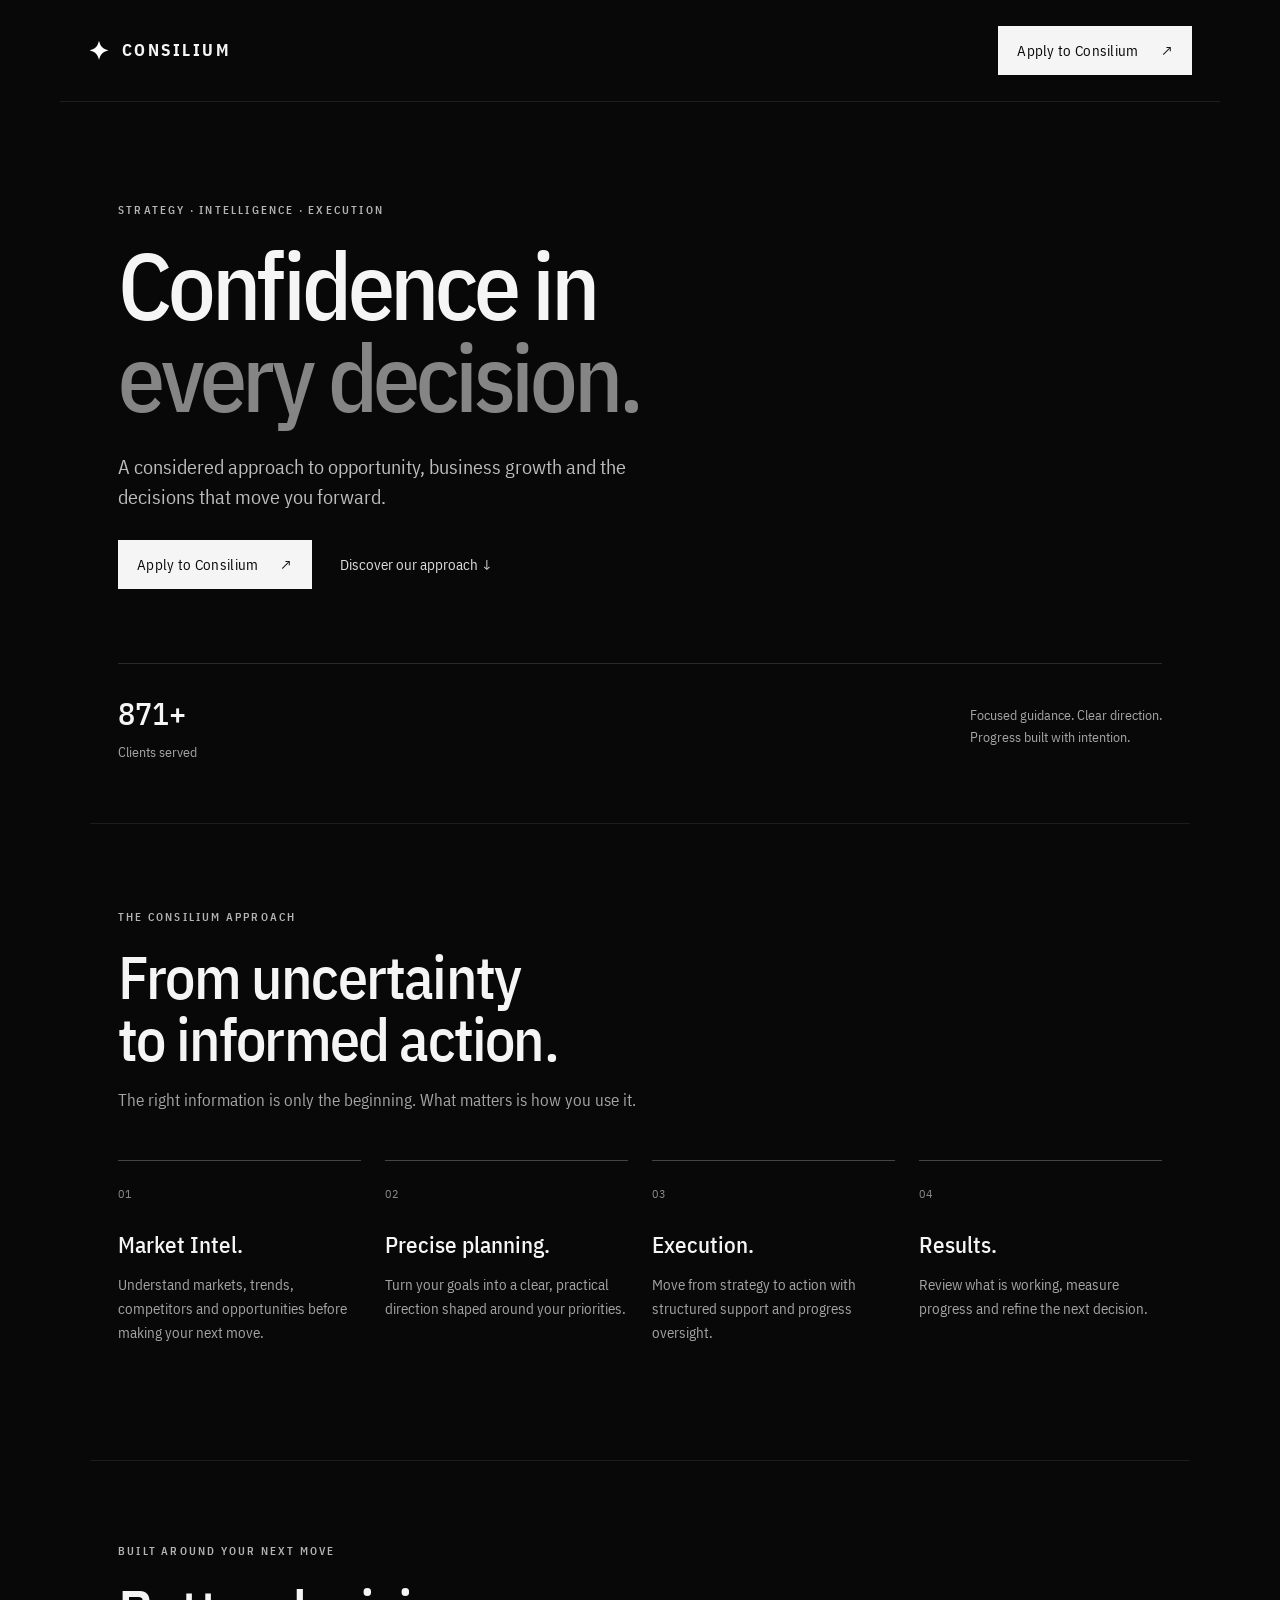
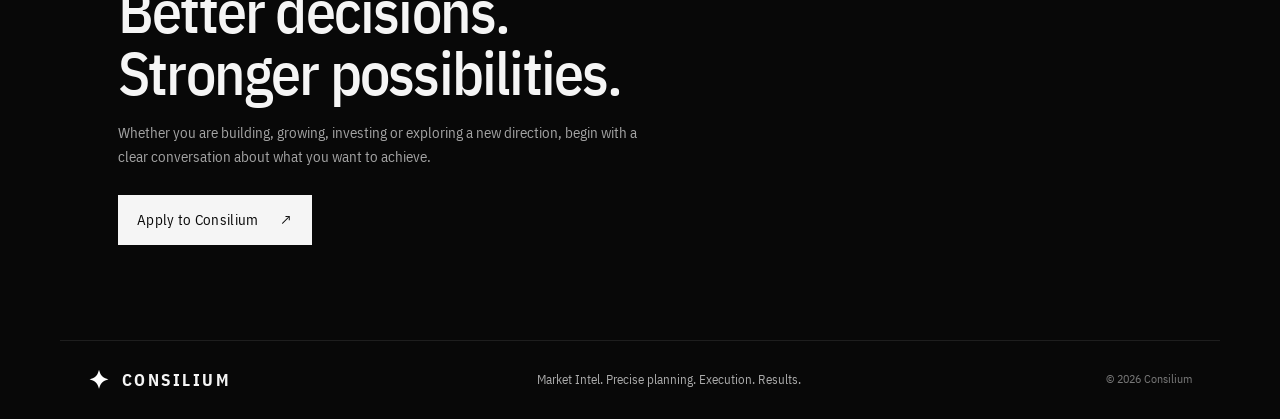
==== index.html @ 508fb8bd "Add files via upload" ====
<!doctype html>
<html lang="en">
<head>
<meta charset="utf-8"><meta name="viewport" content="width=device-width,initial-scale=1">
<meta name="theme-color" content="#080808">
<meta name="description" content="Consilium helps entrepreneurs and businesses make informed decisions through market intelligence, precise planning, execution and results.">
<title>Consilium — Confidence in every decision</title>
<link rel="preconnect" href="https://fonts.googleapis.com">
<link href="https://fonts.googleapis.com/css2?family=IBM+Plex+Sans+Condensed:wght@400;500;600;700&display=swap" rel="stylesheet">
<link rel="stylesheet" href="styles.css">
</head>
<body>
<header class="site-header">
  <a class="brand" href="index.html" aria-label="Consilium home"><span class="star">✦</span><span>CONSILIUM</span></a>
  <a class="button button-light" href="apply.html">Apply to Consilium <span aria-hidden="true">↗</span></a>
</header>
<main>
  <section class="hero">
    <p class="eyebrow">STRATEGY · INTELLIGENCE · EXECUTION</p>
    <h1>Confidence in<br><span>every decision.</span></h1>
    <p class="hero-copy">A considered approach to opportunity, business growth and the decisions that move you forward.</p>
    <div class="hero-actions"><a class="button button-light" href="apply.html">Apply to Consilium <span aria-hidden="true">↗</span></a><a class="text-link" href="#approach">Discover our approach <span aria-hidden="true">↓</span></a></div>
    <div class="hero-rule"></div>
    <div class="stat-row"><div><strong>871+</strong><span>Clients served</span></div><p>Focused guidance. Clear direction.<br>Progress built with intention.</p></div>
  </section>
  <section class="section" id="approach">
    <p class="eyebrow">THE CONSILIUM APPROACH</p>
    <h2>From uncertainty<br>to informed action.</h2>
    <p class="section-lead">The right information is only the beginning. What matters is how you use it.</p>
    <div class="principles">
      <article><span class="number">01</span><h3>Market Intel.</h3><p>Understand markets, trends, competitors and opportunities before making your next move.</p></article>
      <article><span class="number">02</span><h3>Precise planning.</h3><p>Turn your goals into a clear, practical direction shaped around your priorities.</p></article>
      <article><span class="number">03</span><h3>Execution.</h3><p>Move from strategy to action with structured support and progress oversight.</p></article>
      <article><span class="number">04</span><h3>Results.</h3><p>Review what is working, measure progress and refine the next decision.</p></article>
    </div>
  </section>
  <section class="statement">
    <p class="eyebrow">BUILT AROUND YOUR NEXT MOVE</p>
    <h2>Better decisions.<br>Stronger possibilities.</h2>
    <p>Whether you are building, growing, investing or exploring a new direction, begin with a clear conversation about what you want to achieve.</p>
    <a class="button button-light" href="apply.html">Apply to Consilium <span aria-hidden="true">↗</span></a>
  </section>
</main>
<footer class="site-footer"><a class="brand" href="index.html"><span class="star">✦</span><span>CONSILIUM</span></a><p>Market Intel. Precise planning. Execution. Results.</p><span class="copyright">© <span id="year"></span> Consilium</span></footer>
<script>document.getElementById('year').textContent=new Date().getFullYear();</script>
</body></html>
---- styles.css ----
*{box-sizing:border-box} :root{color-scheme:dark;--bg:#080808;--panel:#101010;--line:#292929;--muted:#a4a4a4;--white:#f5f5f5}html{scroll-behavior:smooth}body{margin:0;background:var(--bg);color:var(--white);font-family:"IBM Plex Sans Condensed",Arial,sans-serif;font-size:17px;line-height:1.55}a{color:inherit;text-decoration:none}.site-header,.site-footer{max-width:1160px;margin:auto;padding:26px 28px;display:flex;align-items:center;justify-content:space-between;gap:20px}.site-header{border-bottom:1px solid #1e1e1e}.brand{display:inline-flex;align-items:center;gap:10px;font-weight:700;letter-spacing:.15em;font-size:17px}.star{font-size:25px;line-height:1;color:#fff}.button{min-height:46px;padding:12px 18px;display:inline-flex;align-items:center;justify-content:center;gap:22px;font:600 15px inherit;font-family:inherit;font-size:15px;letter-spacing:.02em;border:1px solid var(--white);transition:background .2s,color .2s;cursor:pointer}.button-light{background:var(--white);color:#080808}.button-light:hover{background:#d6d6d6}.text-link{font-size:15px;color:#ddd}.hero,.section,.statement,.application{max-width:1100px;margin:auto;padding:100px 28px}.hero{padding-top:100px;padding-bottom:58px}.eyebrow{font-size:11px;letter-spacing:.2em;font-weight:600;color:#b4b4b4;margin:0 0 20px;text-transform:uppercase}h1,h2,h3,p{margin-top:0}h1{font-size:clamp(48px,8vw,94px);line-height:.98;letter-spacing:-.045em;font-weight:500;margin:0 0 28px}h1 span{color:#858585}.hero-copy{max-width:550px;font-size:20px;color:#bdbdbd;line-height:1.5;margin-bottom:28px}.hero-actions{display:flex;align-items:center;gap:28px;flex-wrap:wrap}.hero-rule{height:1px;background:var(--line);margin:74px 0 25px}.stat-row{display:flex;align-items:center;justify-content:space-between;gap:24px}.stat-row strong{font-size:32px;display:block;font-weight:500}.stat-row span,.stat-row p{font-size:14px;color:var(--muted);margin:0}.section{padding-top:85px;padding-bottom:100px;border-top:1px solid #1c1c1c}.section h2,.statement h2,.booking h2{font-size:clamp(38px,5vw,60px);line-height:1.03;font-weight:500;letter-spacing:-.03em;margin-bottom:18px}.section-lead{color:var(--muted);max-width:520px;margin-bottom:46px}.principles{display:grid;grid-template-columns:repeat(4,1fr);gap:24px}.principles article{border-top:1px solid #444;padding-top:18px}.number{font-size:12px;color:#888;letter-spacing:.1em}.principles h3{font-size:23px;font-weight:500;margin:22px 0 10px}.principles p,.statement>p:not(.eyebrow){font-size:15px;color:var(--muted);line-height:1.6}.statement{border-top:1px solid #1c1c1c;padding-top:82px;padding-bottom:95px}.statement>p:not(.eyebrow){max-width:520px;margin-bottom:26px}.site-footer{border-top:1px solid #1e1e1e;flex-wrap:wrap}.site-footer p{font-size:13px;color:#aaa;margin:0}.copyright{font-size:12px;color:#777}.application{padding-top:75px;padding-bottom:100px;max-width:900px}.application h1{font-size:clamp(48px,7vw,76px)}.form-card{border:1px solid #292929;background:#0c0c0c;padding:clamp(20px,4vw,38px);margin-top:42px;display:flex;flex-direction:column;gap:25px}.form-grid{display:grid;grid-template-columns:1fr 1fr;gap:20px}label{display:flex;flex-direction:column;gap:8px;font-size:15px;color:#e5e5e5}label>span,legend span{color:#aaa}input,select,textarea{width:100%;border:1px solid #383838;background:#080808;color:#f4f4f4;border-radius:0;padding:13px 14px;font:inherit;font-size:15px;outline:none}input:focus,select:focus,textarea:focus{border-color:#ddd}textarea{resize:vertical}input::placeholder,textarea::placeholder{color:#707070}fieldset{border:0;border-top:1px solid #292929;margin:0;padding:22px 0 0}legend{padding:0 12px 0 0;font-size:15px}.field-note,.form-note{font-size:13px;color:#999;line-height:1.5}.field-note{margin:0 0 15px}.check-grid{display:grid;grid-template-columns:1fr 1fr;gap:12px}.check{display:flex;flex-direction:row;align-items:center;gap:10px;font-size:14px;color:#cfcfcf}.check input{width:16px;height:16px;accent-color:#fff;flex:0 0 auto}.booking{border-top:1px solid #292929;padding-top:28px}.booking h2{font-size:36px}.notice{padding:14px 16px;border:1px solid #4a3c22;color:#e6d7b6;background:#17130c;font-size:14px;margin:18px 0}.calendar-embed{min-height:620px;background:#080808;border:1px solid #292929;margin:20px 0;overflow:hidden}.calendar-embed iframe{width:100%;height:700px;border:0;filter:invert(0)}.consent{margin-top:24px;align-items:flex-start}.consent input{margin-top:4px}.submit-button{width:100%;font-weight:600}.submit-button:disabled{opacity:.45;cursor:not-allowed}.form-status{font-size:14px;line-height:1.5}.form-status.success{color:#b8e6c2}.form-status.error{color:#ffb3b3}.honeypot{position:absolute;left:-10000px;width:1px;height:1px}.form-note{text-align:center;margin:0}@media(max-width:720px){.site-header,.site-footer{padding:20px}.hero,.section,.statement,.application{padding-left:20px;padding-right:20px}.hero{padding-top:72px}.principles{grid-template-columns:1fr 1fr;gap:28px 18px}.form-grid,.check-grid{grid-template-columns:1fr}.stat-row{align-items:flex-start;flex-direction:column}.site-footer{align-items:flex-start;flex-direction:column}.hero-rule{margin-top:55px}.form-card{padding:20px}.application{padding-top:55px}}
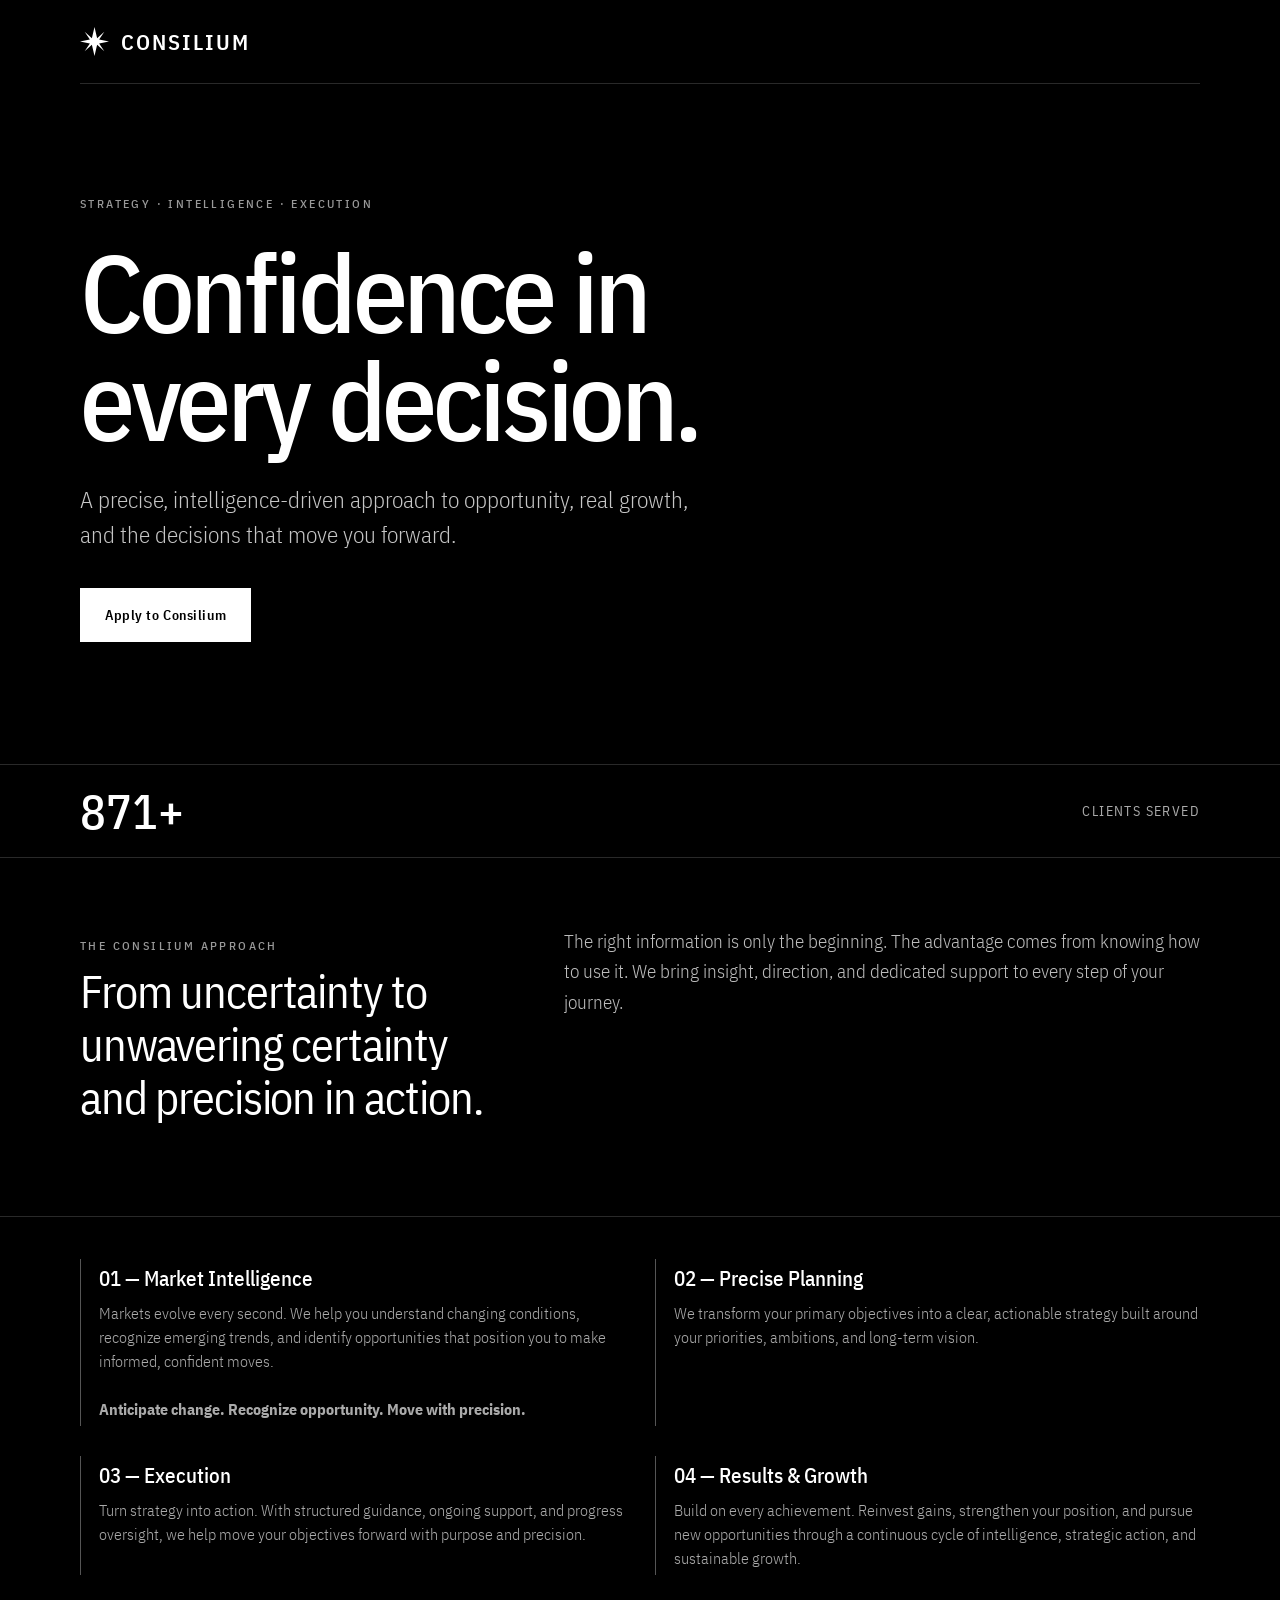
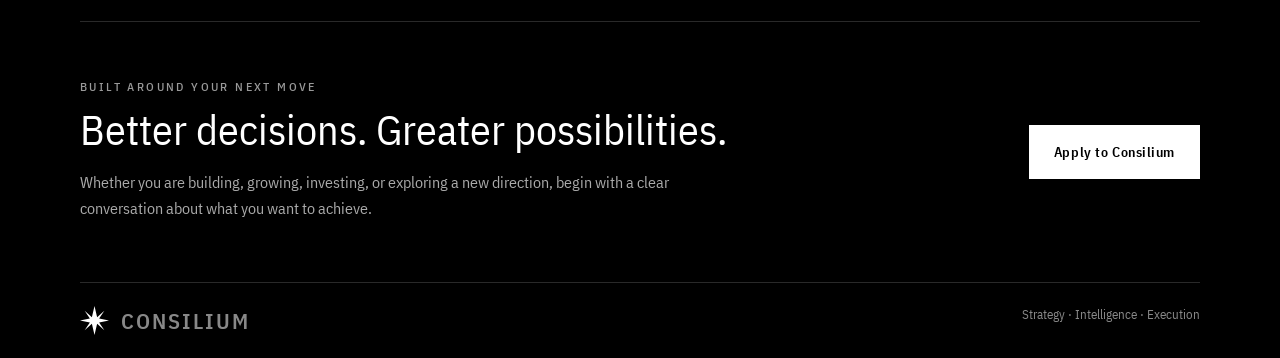
==== commit 4dfebb7a: "Add files via upload" ====
--- a/index.html
+++ b/index.html
@@ -1,46 +1,73 @@
 <!doctype html>
 <html lang="en">
 <head>
-<meta charset="utf-8"><meta name="viewport" content="width=device-width,initial-scale=1">
-<meta name="theme-color" content="#080808">
-<meta name="description" content="Consilium helps entrepreneurs and businesses make informed decisions through market intelligence, precise planning, execution and results.">
-<title>Consilium — Confidence in every decision</title>
+<meta charset="utf-8">
+<meta name="viewport" content="width=device-width, initial-scale=1">
+<meta name="theme-color" content="#000000">
+<meta name="description" content="Consilium brings market intelligence, precise planning, and execution together to help businesses, investors, and ambitious individuals move toward meaningful outcomes.">
+<title>Consilium — Confidence in Every Decision</title>
 <link rel="preconnect" href="https://fonts.googleapis.com">
-<link href="https://fonts.googleapis.com/css2?family=IBM+Plex+Sans+Condensed:wght@400;500;600;700&display=swap" rel="stylesheet">
-<link rel="stylesheet" href="styles.css">
+<link rel="preconnect" href="https://fonts.gstatic.com" crossorigin>
+<link href="https://fonts.googleapis.com/css2?family=IBM+Plex+Sans+Condensed:wght@300;400;500;600;700&display=swap" rel="stylesheet">
+<style>
+:root{--bg:#000;--fg:#fff;--muted:#aaa;--line:#292929;--max:1120px}
+*{box-sizing:border-box}html{scroll-behavior:smooth}body{margin:0;background:var(--bg);color:var(--fg);font-family:"IBM Plex Sans Condensed","Arial Narrow",Arial,sans-serif;-webkit-font-smoothing:antialiased}
+a{color:inherit;text-decoration:none}.container{width:min(var(--max),calc(100% - 48px));margin:auto}
+header{height:84px;display:flex;align-items:center;justify-content:space-between;border-bottom:1px solid var(--line)}
+.brand{display:flex;align-items:center;gap:12px;font-size:22px;font-weight:600;letter-spacing:.09em;text-transform:uppercase}.star{width:29px;height:29px;display:block;flex:none}
+.nav-cta,.button{display:inline-flex;align-items:center;justify-content:center;gap:20px;min-height:48px;padding:0 19px;border:1px solid #fff;font-size:14px;font-weight:600;letter-spacing:.04em;transition:.2s}
+.nav-cta:hover,.button:hover{background:#fff;color:#000}
+.hero{min-height:min(680px,calc(100svh - 84px));display:flex;align-items:center;padding:90px 0 100px}
+.hero-inner{max-width:850px}.eyebrow,.label{font-size:12px;letter-spacing:.2em;text-transform:uppercase;color:#999;font-weight:500}
+.eyebrow{margin:0 0 27px}h1{font-size:clamp(58px,10vw,110px);line-height:.98;letter-spacing:-.04em;font-weight:500;max-width:850px;margin:0}
+.hero-copy{max-width:610px;font-size:clamp(19px,2.3vw,23px);font-weight:300;line-height:1.55;color:#c6c6c6;margin:28px 0 0}
+.hero-cta{margin-top:35px}.button{background:#fff;color:#000;min-height:54px;padding:0 24px}
+.proof{border-top:1px solid var(--line);border-bottom:1px solid var(--line);padding:22px 0}
+.proof-inner{display:flex;align-items:center;justify-content:space-between;gap:24px}.proof-number{font-size:clamp(30px,5vw,48px);line-height:1;font-weight:500}.proof-copy{font-size:14px;letter-spacing:.1em;text-transform:uppercase;color:#aaa}
+.value{display:grid;grid-template-columns:.8fr 1.2fr;gap:60px;padding:68px 0 72px}
+.value h2{font-size:clamp(30px,4vw,46px);font-weight:400;line-height:1.15;letter-spacing:-.025em;margin:0 0 20px;max-width:650px}
+.value p:not(.label){font-size:19px;line-height:1.6;color:#bcbcbc;font-weight:300;max-width:650px;margin:0}
+.focus{border-top:1px solid var(--line);padding:42px 0 46px}.focus-grid{display:grid;grid-template-columns:repeat(3,1fr);gap:30px}.focus-item{border-left:1px solid #555;padding:5px 0 5px 18px}.focus-item h3{font-size:21px;font-weight:500;margin:0 0 9px}.focus-item p{margin:0;color:#aaa;line-height:1.5;font-size:16px;font-weight:300}
+.final-cta{border-top:1px solid var(--line);padding:45px 0;display:flex;align-items:center;justify-content:space-between;gap:28px}.final-cta h2{font-size:clamp(28px,4vw,42px);font-weight:400;margin:0;line-height:1.15}
+footer{border-top:1px solid var(--line);padding:23px 0;color:#888;font-size:13px;display:flex;justify-content:space-between;gap:20px}
+@media(max-width:680px){.container{width:calc(100% - 36px)}header{height:72px}.brand{font-size:18px}.star{width:25px;height:25px}.nav-cta{font-size:12px;min-height:40px;padding:0 11px}.hero{min-height:590px;padding:76px 0}.hero-copy{font-size:19px}.proof-inner{align-items:flex-start;flex-direction:column;gap:8px}.proof-copy{font-size:11px}.value{grid-template-columns:1fr;gap:23px;padding:45px 0}.focus-grid{grid-template-columns:1fr;gap:22px}.final-cta{align-items:flex-start;flex-direction:column}footer{flex-direction:column;gap:8px}}
+</style>
 </head>
 <body>
-<header class="site-header">
-  <a class="brand" href="index.html" aria-label="Consilium home"><span class="star">✦</span><span>CONSILIUM</span></a>
-  <a class="button button-light" href="apply.html">Apply to Consilium <span aria-hidden="true">↗</span></a>
+<header class="container">
+<a class="brand" href="index.html" aria-label="Consilium home">
+<svg class="star" viewBox="0 0 100 100" role="img" aria-label="Eight-point star"><path d="M50 0 L59 39 L84 16 L66 43 L100 50 L66 57 L84 84 L59 61 L50 100 L41 61 L16 84 L34 57 L0 50 L34 43 L16 16 L41 39 Z" fill="#fff"/></svg>
+<span>Consilium</span></a>
 </header>
 <main>
-  <section class="hero">
-    <p class="eyebrow">STRATEGY · INTELLIGENCE · EXECUTION</p>
-    <h1>Confidence in<br><span>every decision.</span></h1>
-    <p class="hero-copy">A considered approach to opportunity, business growth and the decisions that move you forward.</p>
-    <div class="hero-actions"><a class="button button-light" href="apply.html">Apply to Consilium <span aria-hidden="true">↗</span></a><a class="text-link" href="#approach">Discover our approach <span aria-hidden="true">↓</span></a></div>
-    <div class="hero-rule"></div>
-    <div class="stat-row"><div><strong>871+</strong><span>Clients served</span></div><p>Focused guidance. Clear direction.<br>Progress built with intention.</p></div>
-  </section>
-  <section class="section" id="approach">
-    <p class="eyebrow">THE CONSILIUM APPROACH</p>
-    <h2>From uncertainty<br>to informed action.</h2>
-    <p class="section-lead">The right information is only the beginning. What matters is how you use it.</p>
-    <div class="principles">
-      <article><span class="number">01</span><h3>Market Intel.</h3><p>Understand markets, trends, competitors and opportunities before making your next move.</p></article>
-      <article><span class="number">02</span><h3>Precise planning.</h3><p>Turn your goals into a clear, practical direction shaped around your priorities.</p></article>
-      <article><span class="number">03</span><h3>Execution.</h3><p>Move from strategy to action with structured support and progress oversight.</p></article>
-      <article><span class="number">04</span><h3>Results.</h3><p>Review what is working, measure progress and refine the next decision.</p></article>
-    </div>
-  </section>
-  <section class="statement">
-    <p class="eyebrow">BUILT AROUND YOUR NEXT MOVE</p>
-    <h2>Better decisions.<br>Stronger possibilities.</h2>
-    <p>Whether you are building, growing, investing or exploring a new direction, begin with a clear conversation about what you want to achieve.</p>
-    <a class="button button-light" href="apply.html">Apply to Consilium <span aria-hidden="true">↗</span></a>
-  </section>
+<section class="container hero">
+<div class="hero-inner">
+<p class="eyebrow">Strategy · Intelligence · Execution</p>
+<h1>Confidence in<br>every decision.</h1>
+<p class="hero-copy">A precise, intelligence-driven approach to opportunity, real growth, and the decisions that move you forward.</p>
+<div class="hero-cta"><a class="button" href="apply.html">Apply to Consilium</a></div>
+</div>
+</section>
+<section class="proof">
+<div class="container proof-inner"><div class="proof-number">871+</div><div class="proof-copy">Clients served</div></div>
+</section>
+<section class="container value">
+<div><p class="label">The Consilium approach</p><h2>From uncertainty to unwavering certainty and precision in action.</h2></div>
+<div><p>The right information is only the beginning. The advantage comes from knowing how to use it. We bring insight, direction, and dedicated support to every step of your journey.</p></div>
+</section>
+<section class="focus">
+<div class="container focus-grid" style="grid-template-columns:repeat(2,1fr)">
+<article class="focus-item"><h3>01 — Market Intelligence</h3><p>Markets evolve every second. We help you understand changing conditions, recognize emerging trends, and identify opportunities that position you to make informed, confident moves.<br><br><strong>Anticipate change. Recognize opportunity. Move with precision.</strong></p></article>
+<article class="focus-item"><h3>02 — Precise Planning</h3><p>We transform your primary objectives into a clear, actionable strategy built around your priorities, ambitions, and long-term vision.</p></article>
+<article class="focus-item"><h3>03 — Execution</h3><p>Turn strategy into action. With structured guidance, ongoing support, and progress oversight, we help move your objectives forward with purpose and precision.</p></article>
+<article class="focus-item"><h3>04 — Results &amp; Growth</h3><p>Build on every achievement. Reinvest gains, strengthen your position, and pursue new opportunities through a continuous cycle of intelligence, strategic action, and sustainable growth.</p></article>
+</div>
+</section>
+<section class="container final-cta">
+<div><p class="label">Built around your next move</p><h2>Better decisions. Greater possibilities.</h2><p style="max-width:600px;color:#aaa;line-height:1.6">Whether you are building, growing, investing, or exploring a new direction, begin with a clear conversation about what you want to achieve.</p></div>
+<a class="button" href="apply.html">Apply to Consilium</a>
+</section>
 </main>
-<footer class="site-footer"><a class="brand" href="index.html"><span class="star">✦</span><span>CONSILIUM</span></a><p>Market Intel. Precise planning. Execution. Results.</p><span class="copyright">© <span id="year"></span> Consilium</span></footer>
-<script>document.getElementById('year').textContent=new Date().getFullYear();</script>
-</body></html>+<footer class="container"><a class="brand" href="index.html"><svg class="star" viewBox="0 0 100 100" aria-hidden="true"><path d="M50 0 L59 39 L84 16 L66 43 L100 50 L66 57 L84 84 L59 61 L50 100 L41 61 L16 84 L34 57 L0 50 L34 43 L16 16 L41 39 Z" fill="#fff"/></svg><span>Consilium</span></a><span>Strategy · Intelligence · Execution</span></footer>
+</body>
+</html>
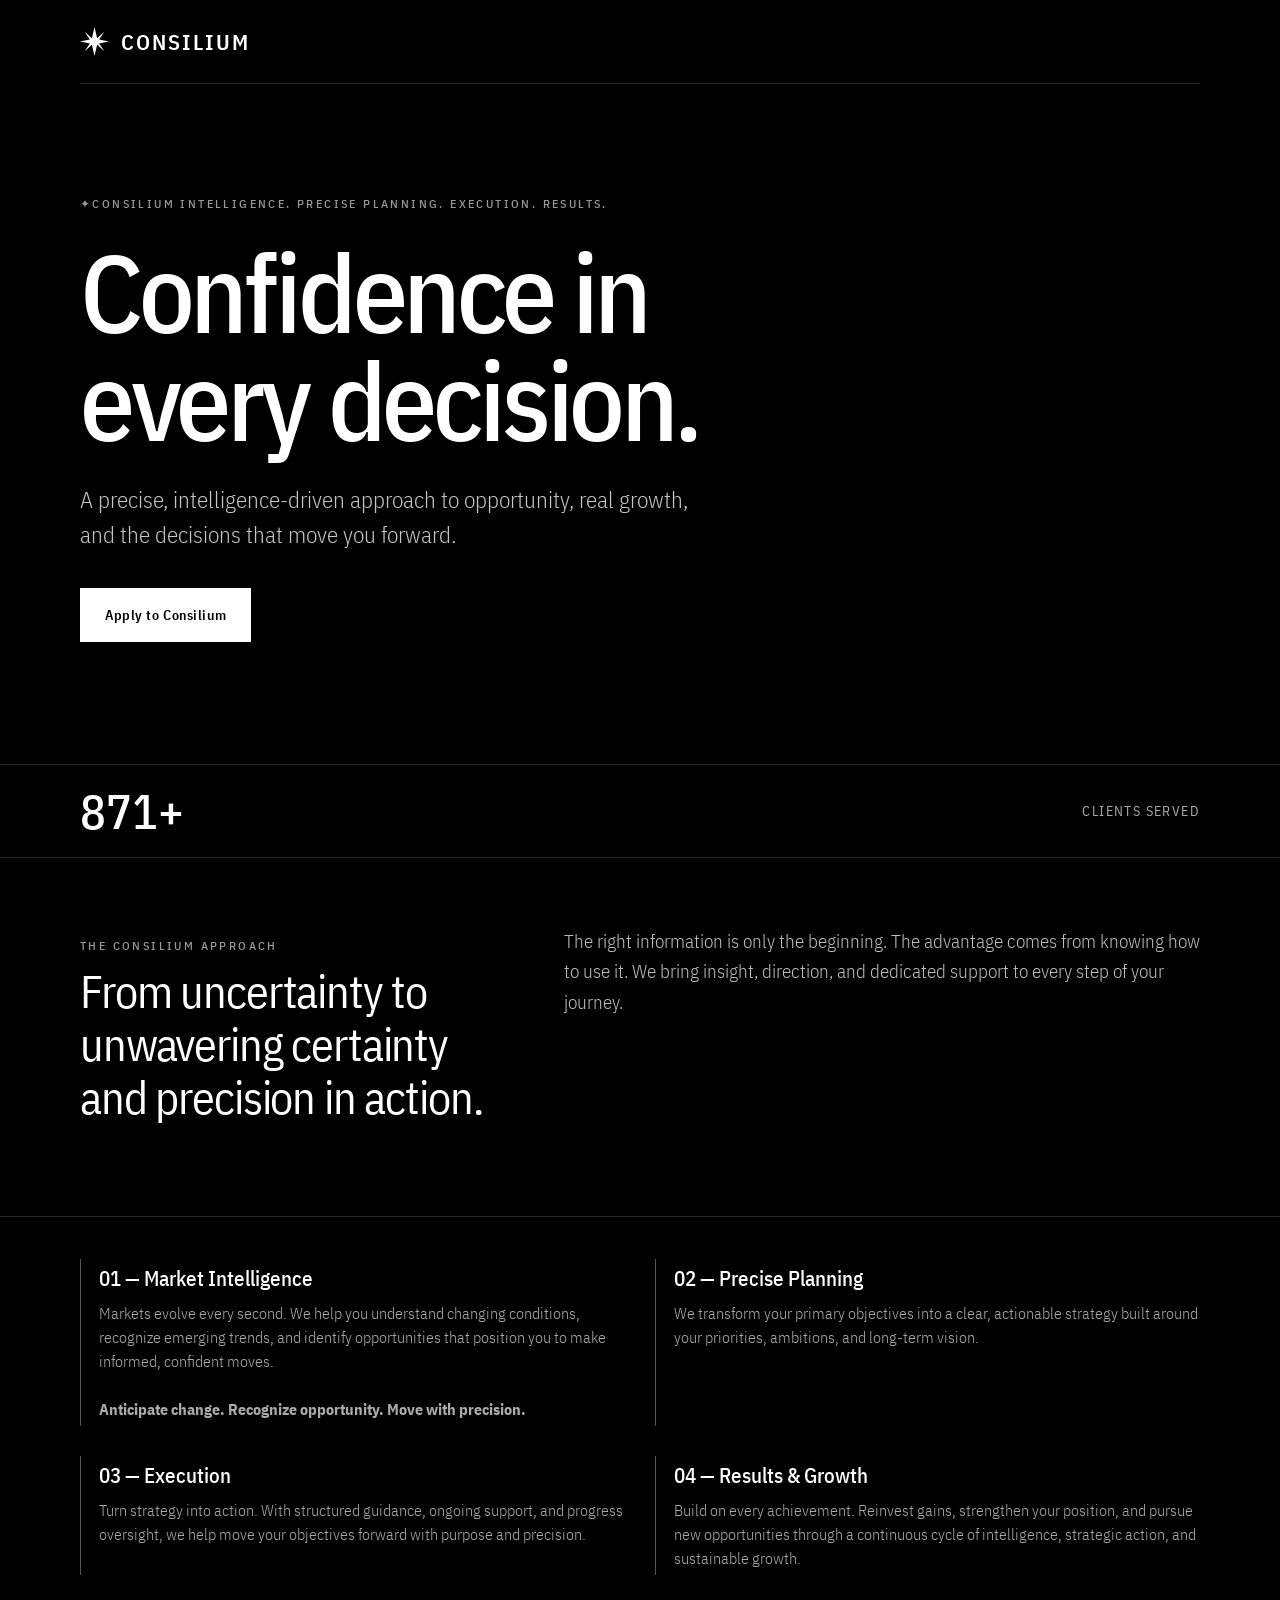
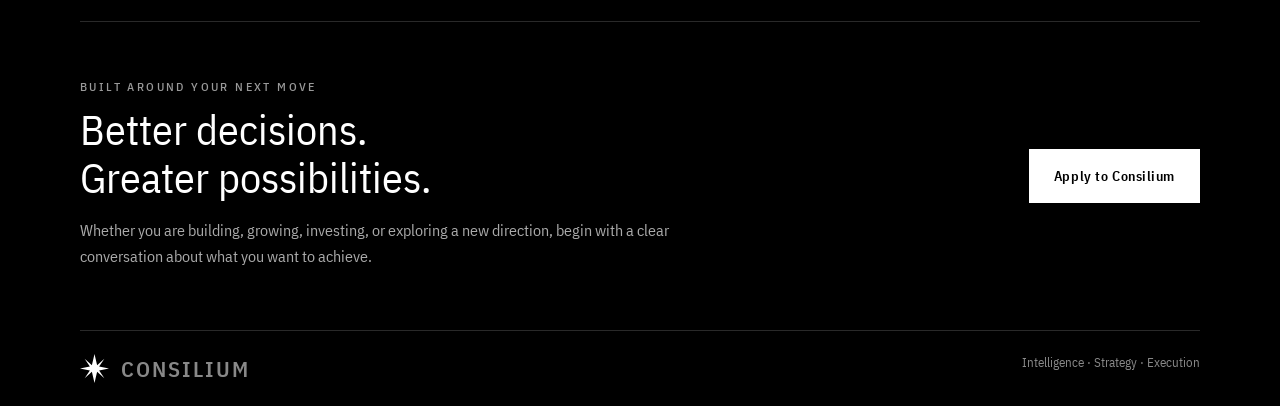
==== commit a523699a: "Update footer and hero section content" ====
--- a/index.html
+++ b/index.html
@@ -42,7 +42,8 @@
 <main>
 <section class="container hero">
 <div class="hero-inner">
-<p class="eyebrow">Strategy · Intelligence · Execution</p>
+<p class="eyebrow">✦CONSILIUM
+Intelligence. Precise planning. Execution. Results.</p>
 <h1>Confidence in<br>every decision.</h1>
 <p class="hero-copy">A precise, intelligence-driven approach to opportunity, real growth, and the decisions that move you forward.</p>
 <div class="hero-cta"><a class="button" href="apply.html">Apply to Consilium</a></div>
@@ -64,10 +65,10 @@
 </div>
 </section>
 <section class="container final-cta">
-<div><p class="label">Built around your next move</p><h2>Better decisions. Greater possibilities.</h2><p style="max-width:600px;color:#aaa;line-height:1.6">Whether you are building, growing, investing, or exploring a new direction, begin with a clear conversation about what you want to achieve.</p></div>
+<div><p class="label">Built around your next move</p><h2>Better decisions.<br>Greater possibilities.</h2><p style="max-width:600px;color:#aaa;line-height:1.6">Whether you are building, growing, investing, or exploring a new direction, begin with a clear conversation about what you want to achieve.</p></div>
 <a class="button" href="apply.html">Apply to Consilium</a>
 </section>
 </main>
-<footer class="container"><a class="brand" href="index.html"><svg class="star" viewBox="0 0 100 100" aria-hidden="true"><path d="M50 0 L59 39 L84 16 L66 43 L100 50 L66 57 L84 84 L59 61 L50 100 L41 61 L16 84 L34 57 L0 50 L34 43 L16 16 L41 39 Z" fill="#fff"/></svg><span>Consilium</span></a><span>Strategy · Intelligence · Execution</span></footer>
+<footer class="container"><a class="brand" href="index.html"><svg class="star" viewBox="0 0 100 100" aria-hidden="true"><path d="M50 0 L59 39 L84 16 L66 43 L100 50 L66 57 L84 84 L59 61 L50 100 L41 61 L16 84 L34 57 L0 50 L34 43 L16 16 L41 39 Z" fill="#fff"/></svg><span>Consilium</span></a><span>Intelligence · Strategy · Execution</span></footer>
 </body>
-</html>+</html>
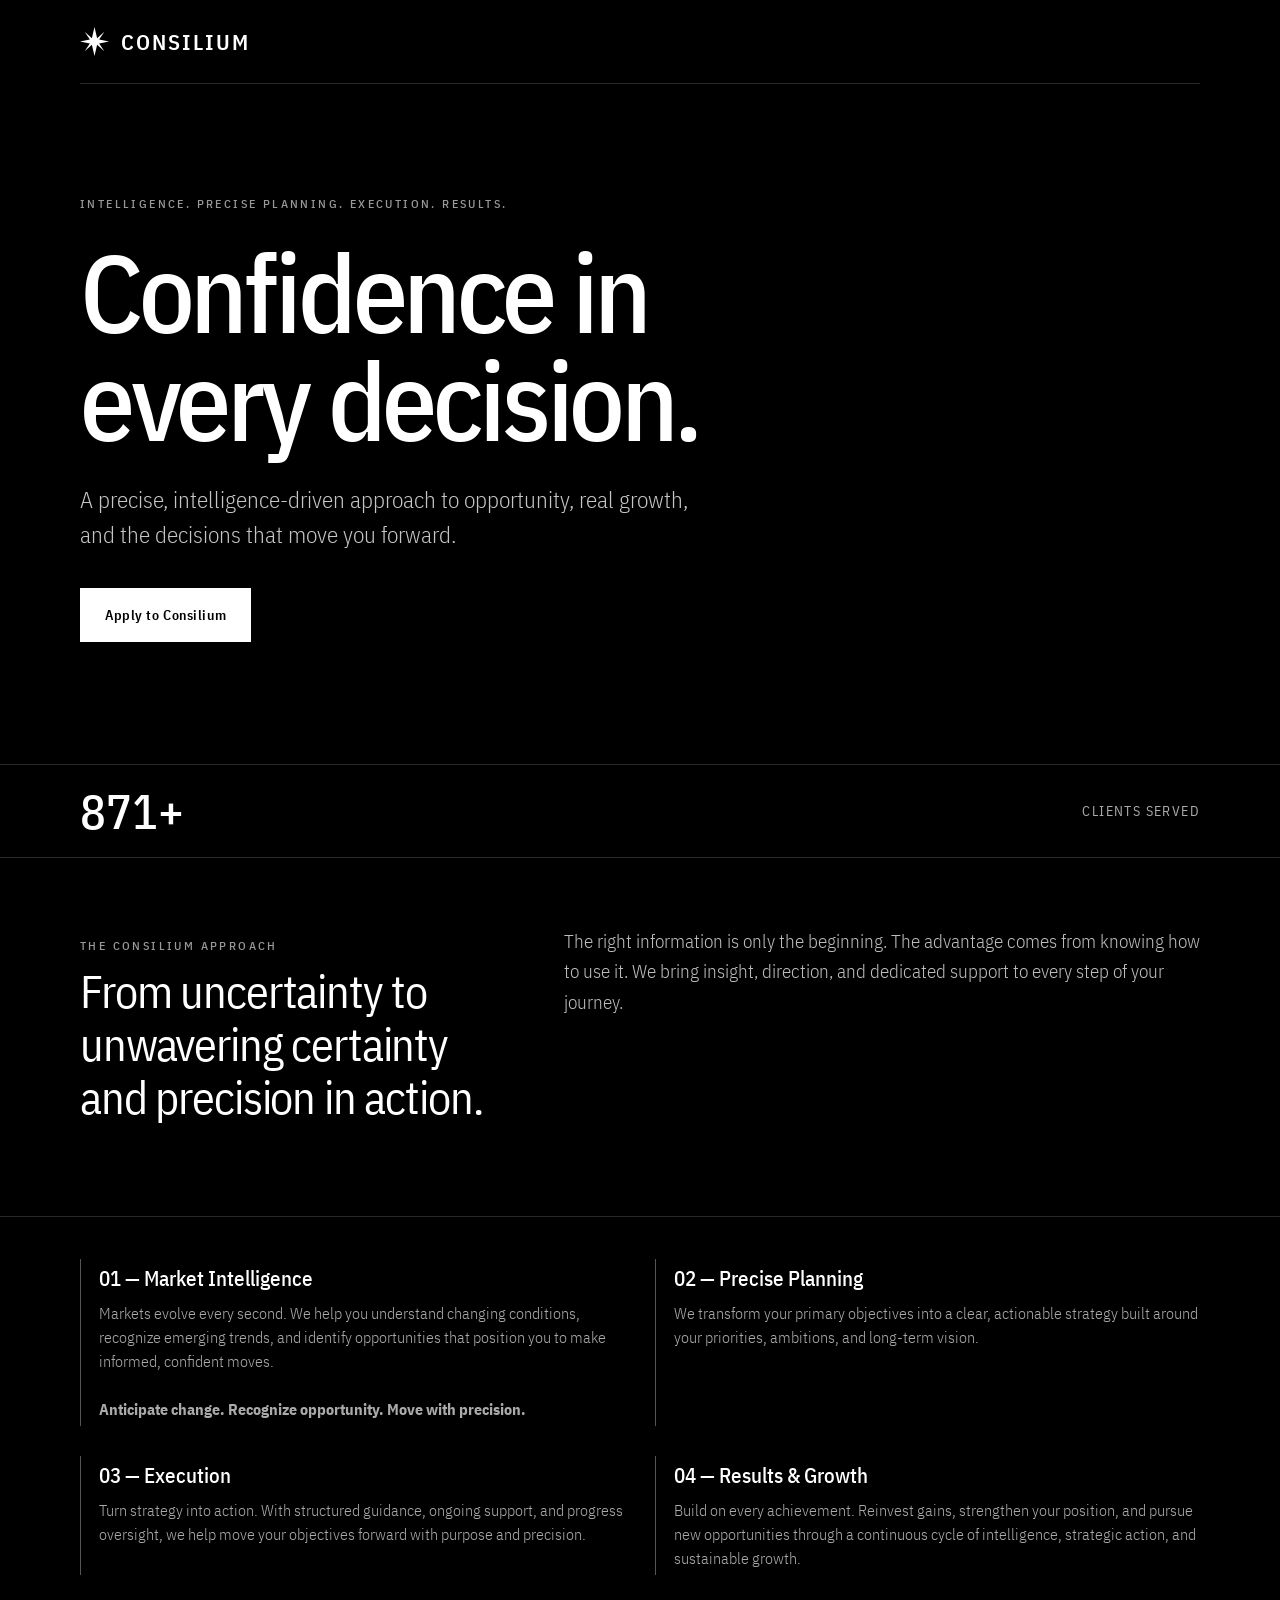
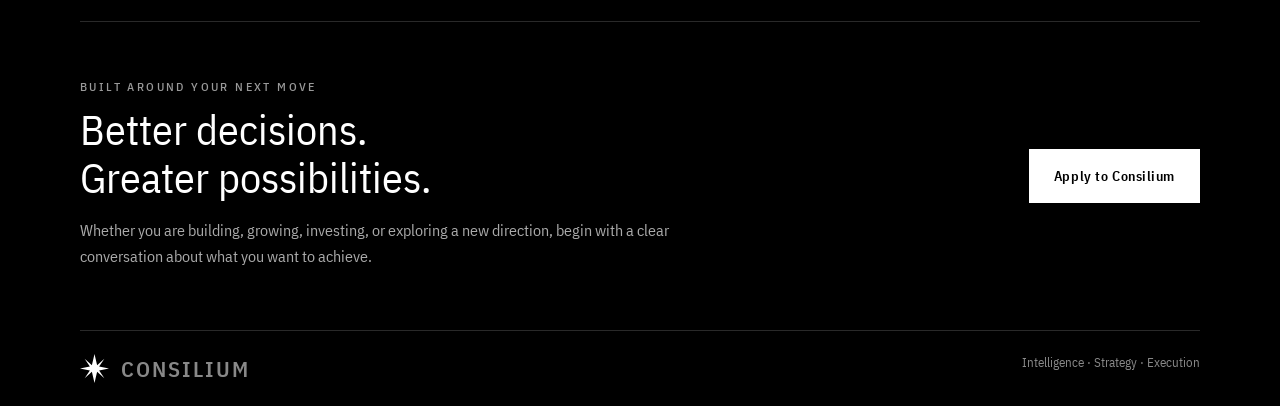
==== commit a0ceb690: "Update index.html" ====
--- a/index.html
+++ b/index.html
@@ -42,8 +42,8 @@
 <main>
 <section class="container hero">
 <div class="hero-inner">
-<p class="eyebrow">✦CONSILIUM
-Intelligence. Precise planning. Execution. Results.</p>
+<p class="eyebrow">Intelligence. Precise planning. Execution. Results.</p>
+  
 <h1>Confidence in<br>every decision.</h1>
 <p class="hero-copy">A precise, intelligence-driven approach to opportunity, real growth, and the decisions that move you forward.</p>
 <div class="hero-cta"><a class="button" href="apply.html">Apply to Consilium</a></div>
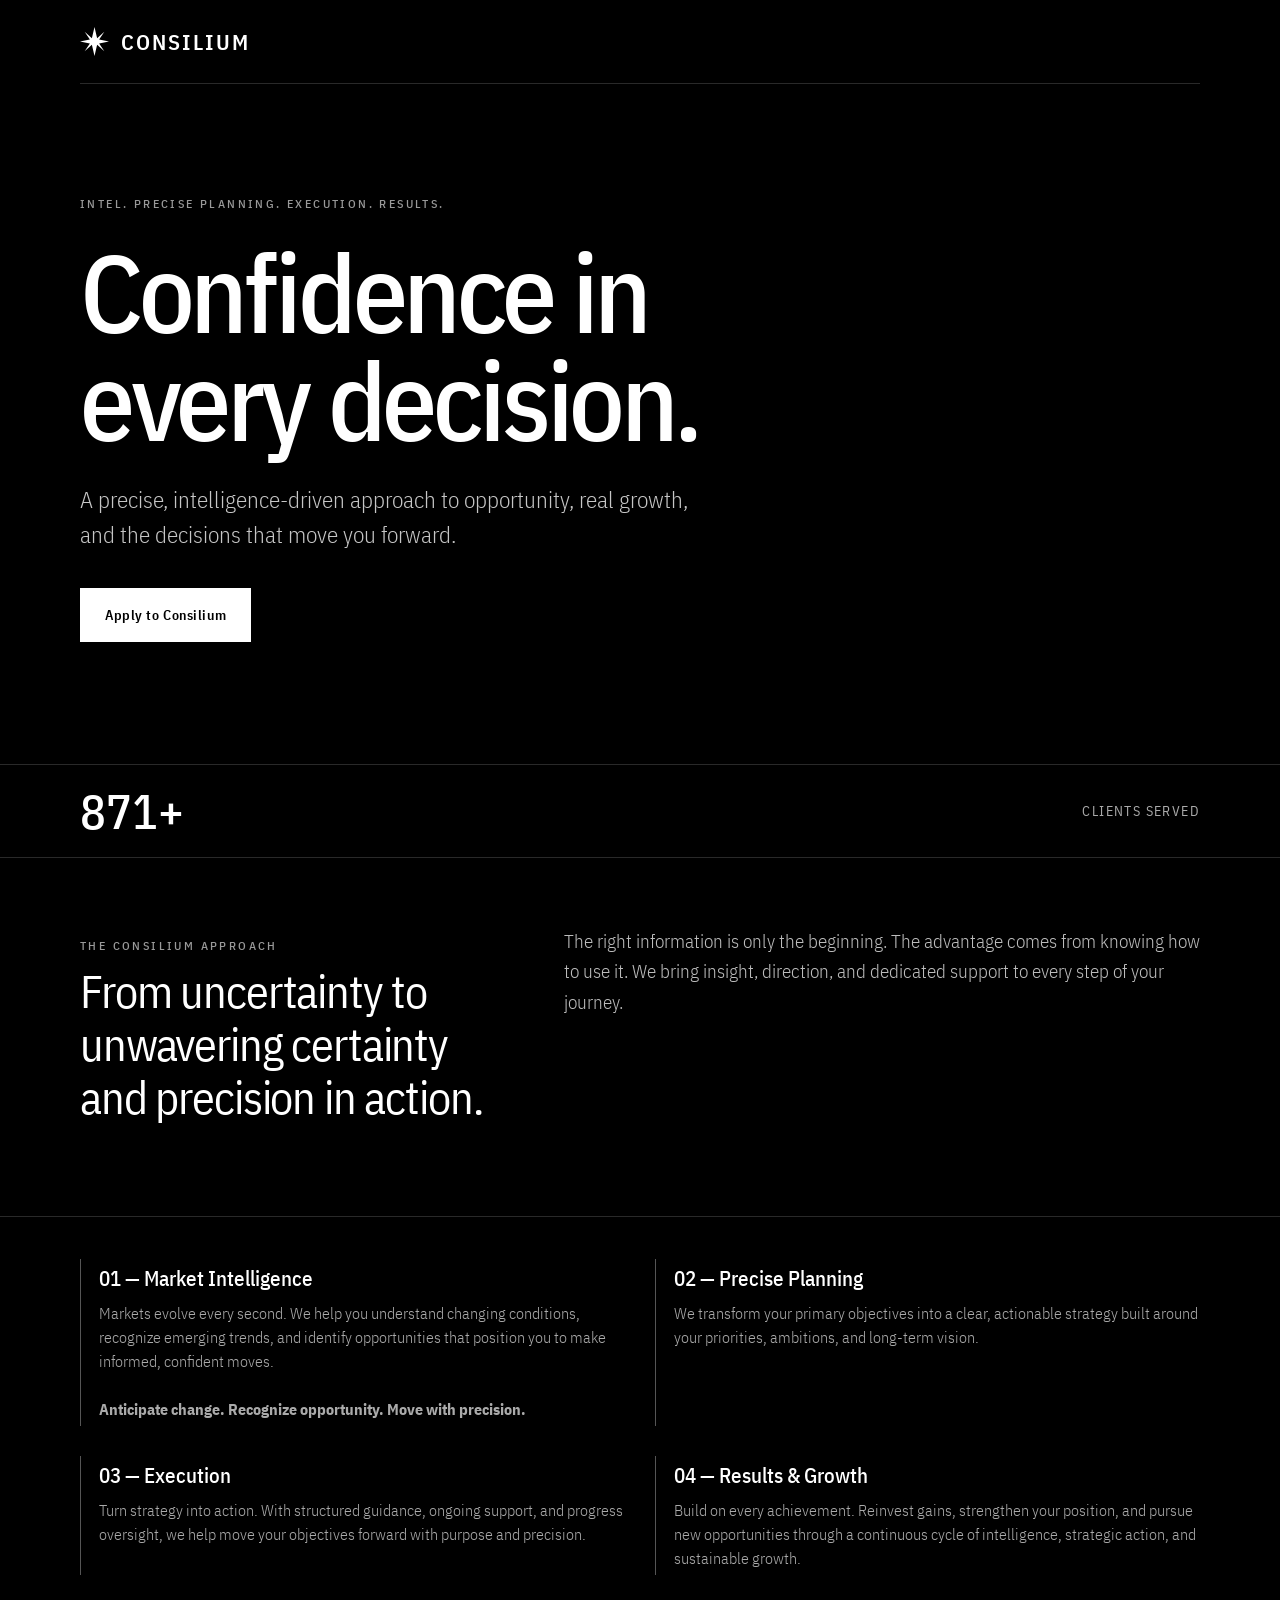
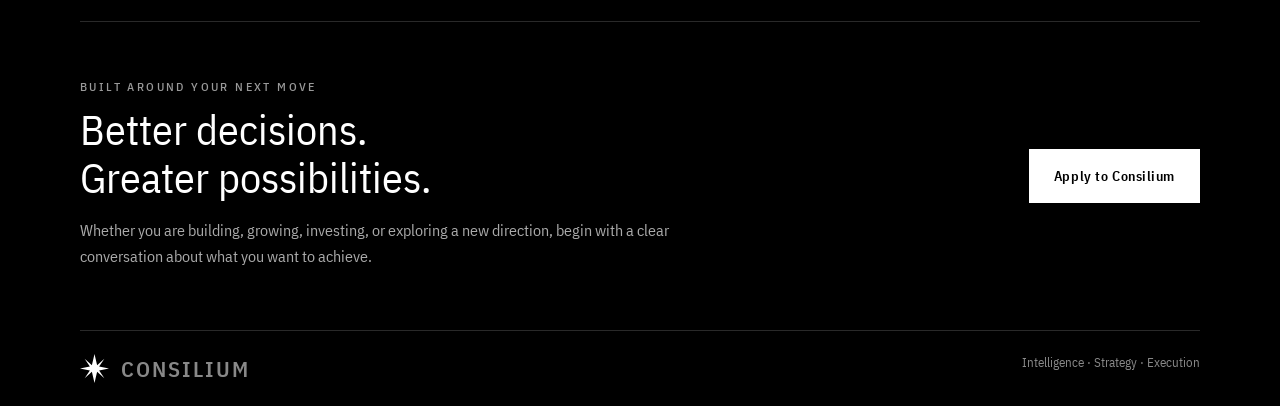
==== commit e0ab0564: "Update index.html" ====
--- a/index.html
+++ b/index.html
@@ -42,7 +42,7 @@
 <main>
 <section class="container hero">
 <div class="hero-inner">
-<p class="eyebrow">Intelligence. Precise planning. Execution. Results.</p>
+<p class="eyebrow">Intel. Precise planning. Execution. Results.</p>
   
 <h1>Confidence in<br>every decision.</h1>
 <p class="hero-copy">A precise, intelligence-driven approach to opportunity, real growth, and the decisions that move you forward.</p>
